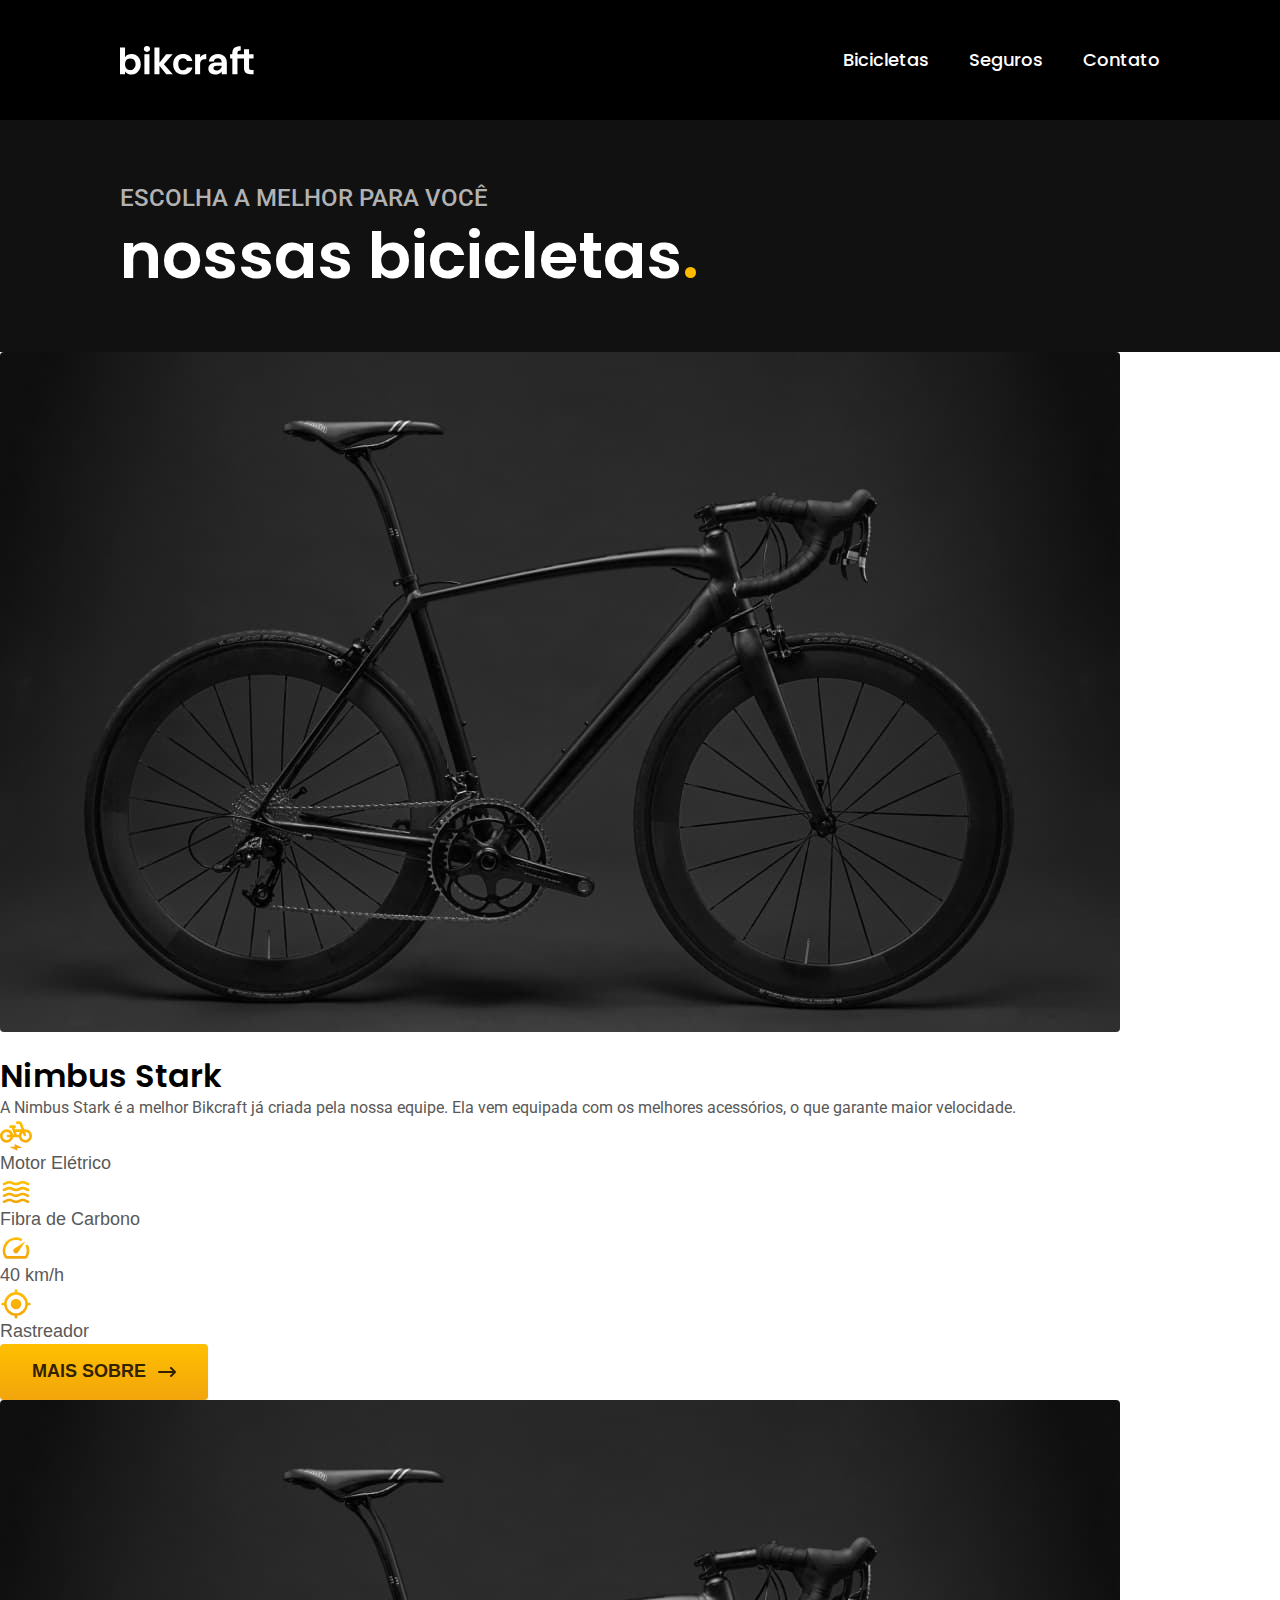
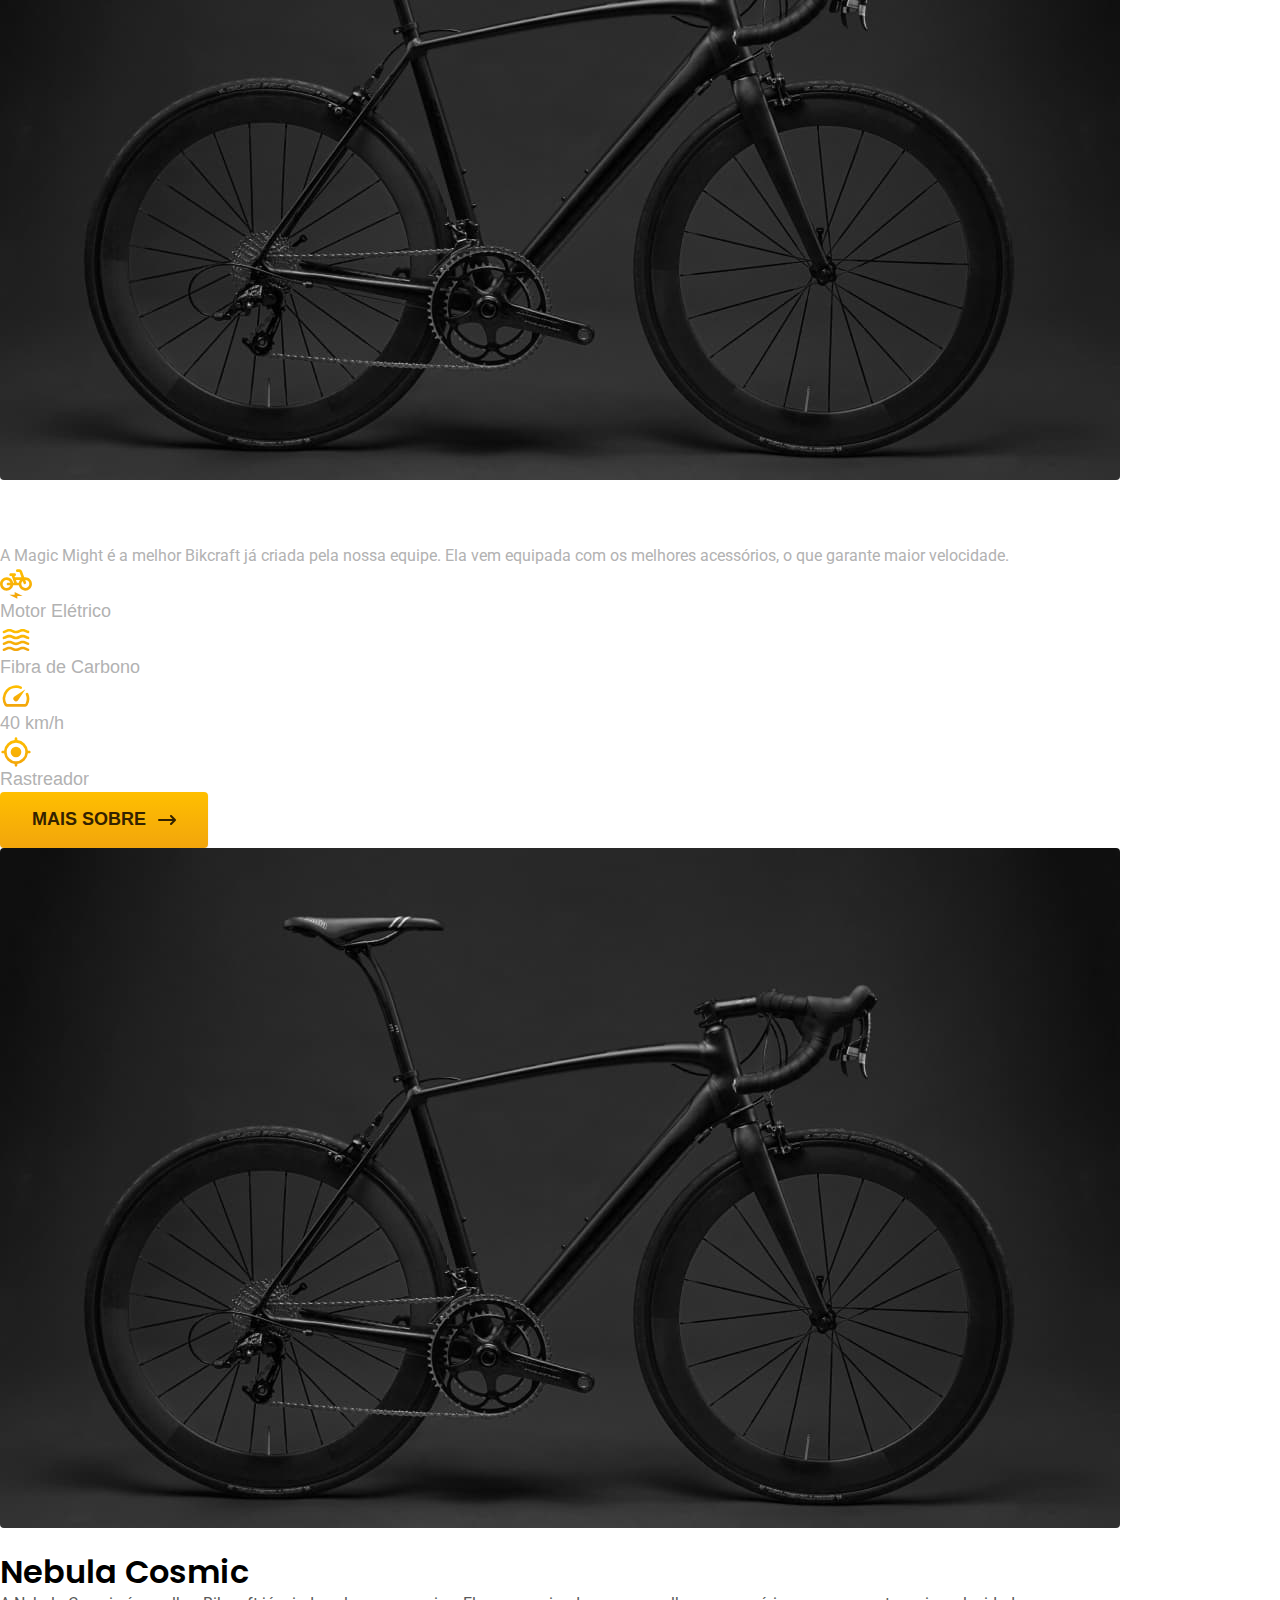
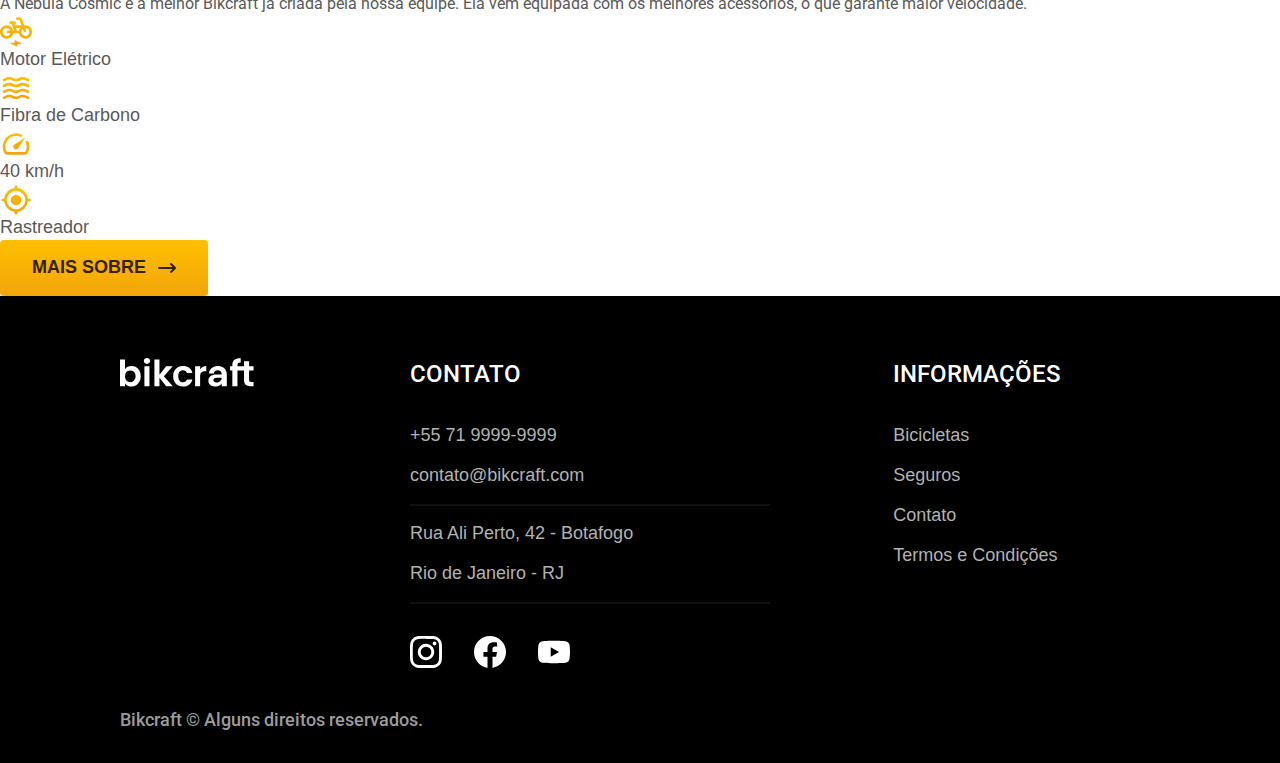
==== bicicletas.html @ 6ac431f0 "feat: bicicletas html" ====
<!DOCTYPE html>
<html lang="pt-br">

<head>
    <meta charset="UTF-8" />
    <meta name="viewport" content="width=device-width, initial-scale=1.0" />
    <meta name="description" content="Bicicletas elétricas de alta precisão e qualidade, feitas sob medida para o cliente. Explore o mundo na sua velocidade com a Bikcraft" />
    <link rel="preconnect" href="https://fonts.googleapis.com">
    <link rel="preconnect" href="https://fonts.gstatic.com" crossorigin>
    <link href="https://fonts.googleapis.com/css2?family=Merriweather:wght@400;900&family=Poppins:wght@400;500;600&family=Roboto:wght@400;500&display=swap" rel="stylesheet">
    <link rel="stylesheet" href="./css/style.css">
    <title>Bicicletas | Bikcraft</title>
</head>

<body id="bicicletas">
    <header class="header-bg">
        <div class="header container">
            <a href="./">
                <img src="./img/bikcraft.svg" alt="Bikcraft">
            </a>

            <nav aria-label="primaria">
                <ul class="header-menu cor-0">
                    <li><a class="font-1-m-b" href="./bicicletas.html">Bicicletas</a></li>
                    <li><a class="font-1-m-b" href="./seguros.html">Seguros</a></li>
                    <li><a class="font-1-m-b" href="./contato.html">Contato</a></li>
                </ul>
            </nav>
        </div>
    </header>

    <main>
        <div class="titulo-bg">
            <div class="titulo container">
                <p class="font-2-l-b cor-5">Escolha a melhor para você</p>
                <h1 class="font-1-xxl cor-0">nossas bicicletas<span class="cor-p1">.</span></h1>
            </div>
        </div>


        <div class="bicicletas container">
            <div class="bicicletas-imagem">
                <img src="./img/bicicletas/nimbus.jpg" alt="Bicicleta preta">
                <span class="font-2-m cor-0">R$ 4999</span>
            </div>

            <div class="bicicletas-conteudo">
                <h2 class="font-1-xl">Nimbus Stark</h2>

                <p class="font-2-s cor-8">A Nimbus Stark é a melhor Bikcraft já criada pela nossa equipe. Ela vem equipada com os melhores acessórios, o que garante maior velocidade.</p>

                <ul class="font-1-m cor-8">
                    <li>
                        <img src="./img/icones/eletrica.svg" alt="">
                        Motor Elétrico
                    </li>
                    <li>
                        <img src="./img/icones/carbono.svg" alt="">
                        Fibra de Carbono
                    </li>
                    <li>
                        <img src="./img/icones/velocidade.svg" alt="">
                        40 km/h
                    </li>
                    <li>
                        <img src="./img/icones/rastreador.svg" alt="">
                        Rastreador
                    </li>
                </ul>

                <a class="botao seta" href="./bicicletas/nimbus.html">MAIS SOBRE</a>
            </div>
        </div>


        <div class="bicicletas-bg">
            <div class="bicicletas container">
                <div class="bicicletas-imagem">
                    <img src="./img/bicicletas/nimbus.jpg" alt="Bicicleta preta">
                    <span class="font-2-m cor-0">R$ 2499</span>
                </div>

                <div class="bicicletas-conteudo">
                    <h2 class="font-1-xl cor-0">Magic Might</h2>

                    <p class="font-2-s cor-5">A Magic Might é a melhor Bikcraft já criada pela nossa equipe. Ela vem equipada com os melhores acessórios, o que garante maior velocidade.</p>

                    <ul class="font-1-m cor-5">
                        <li>
                            <img src="./img/icones/eletrica.svg" alt="">
                            Motor Elétrico
                        </li>
                        <li>
                            <img src="./img/icones/carbono.svg" alt="">
                            Fibra de Carbono
                        </li>
                        <li>
                            <img src="./img/icones/velocidade.svg" alt="">
                            40 km/h
                        </li>
                        <li>
                            <img src="./img/icones/rastreador.svg" alt="">
                            Rastreador
                        </li>
                    </ul>

                    <a class="botao seta" href="./bicicletas/magic.html">MAIS SOBRE</a>
                </div>
            </div>
        </div>


        <div class="bicicletas container">
            <div class="bicicletas-imagem">
                <img src="./img/bicicletas/nimbus.jpg" alt="Bicicleta preta">
                <span class="font-2-m cor-0">R$ 3999</span>
            </div>

            <div class="bicicletas-conteudo">
                <h2 class="font-1-xl">Nebula Cosmic</h2>

                <p class="font-2-s cor-8">A Nebula Cosmic é a melhor Bikcraft já criada pela nossa equipe. Ela vem equipada com os melhores acessórios, o que garante maior velocidade.</p>

                <ul class="font-1-m cor-8">
                    <li>
                        <img src="./img/icones/eletrica.svg" alt="">
                        Motor Elétrico
                    </li>
                    <li>
                        <img src="./img/icones/carbono.svg" alt="">
                        Fibra de Carbono
                    </li>
                    <li>
                        <img src="./img/icones/velocidade.svg" alt="">
                        40 km/h
                    </li>
                    <li>
                        <img src="./img/icones/rastreador.svg" alt="">
                        Rastreador
                    </li>
                </ul>

                <a class="botao seta" href="./bicicletas/nebula.html">MAIS SOBRE</a>
            </div>
        </div>
    </main>

    <footer class="footer-bg">
        <div class="footer container">
            <img src="./img/bikcraft.svg" alt="Bikcraft">

            <div class="footer-contato">
                <h3 class="font-2-l-b cor-0">Contato</h3>
                <ul class="font-2-m cor-5">
                    <li><a href="tel:+557199999999">+55 71 9999-9999</a></li>
                    <li><a href="malito:contato@bikcraft.com">contato@bikcraft.com</a></li>
                    <li>Rua Ali Perto, 42 - Botafogo</li>
                    <li>Rio de Janeiro - RJ</li>
                </ul>
                <div class="footer-redes">
                    <a href="./">
                        <img src="./img/redes/instagram.svg" alt="Instagram">
                    </a>
                    <a href="./">
                        <img src="./img/redes/facebook.svg" alt="Facebook">
                    </a>
                    <a href="./">
                        <img src="./img/redes/youtube.svg" alt="Youtube">
                    </a>
                </div>
            </div>

            <div class="footer-informacoes">
                <h3 class="font-2-l-b cor-0">Informações</h3>

                <nav>
                    <ul class="font-2-m cor-5">
                        <li><a href="./bicicletas.html">Bicicletas</a></li>
                        <li><a href="./seguros.html">Seguros</a></li>
                        <li><a href="./contato.html">Contato</a></li>
                        <li><a href="./termos.html">Termos e Condições</a></li>
                    </ul>
                </nav>
            </div>
            <p class="footer-copy font-2-m cor-6">Bikcraft © Alguns direitos reservados.</p>
        </div>
    </footer>
</body>

</html>
---- css/style.css ----
@import "./global/global.css";
@import "./utilidades/cores.css";
@import "./utilidades/tipografia.css";
@import "./utilidades/componentes.css";
@import "./global/header.css";
@import "./home/hero.css";
@import "./bicicletas/bicicletas-lista.css";
@import "./home/tecnologia.css";
@import "./home/parceiros.css";
@import "./home/depoimento.css";
@import "./seguros/seguros.css";
@import "./global/footer.css";

@import "./global/responsividade.css";
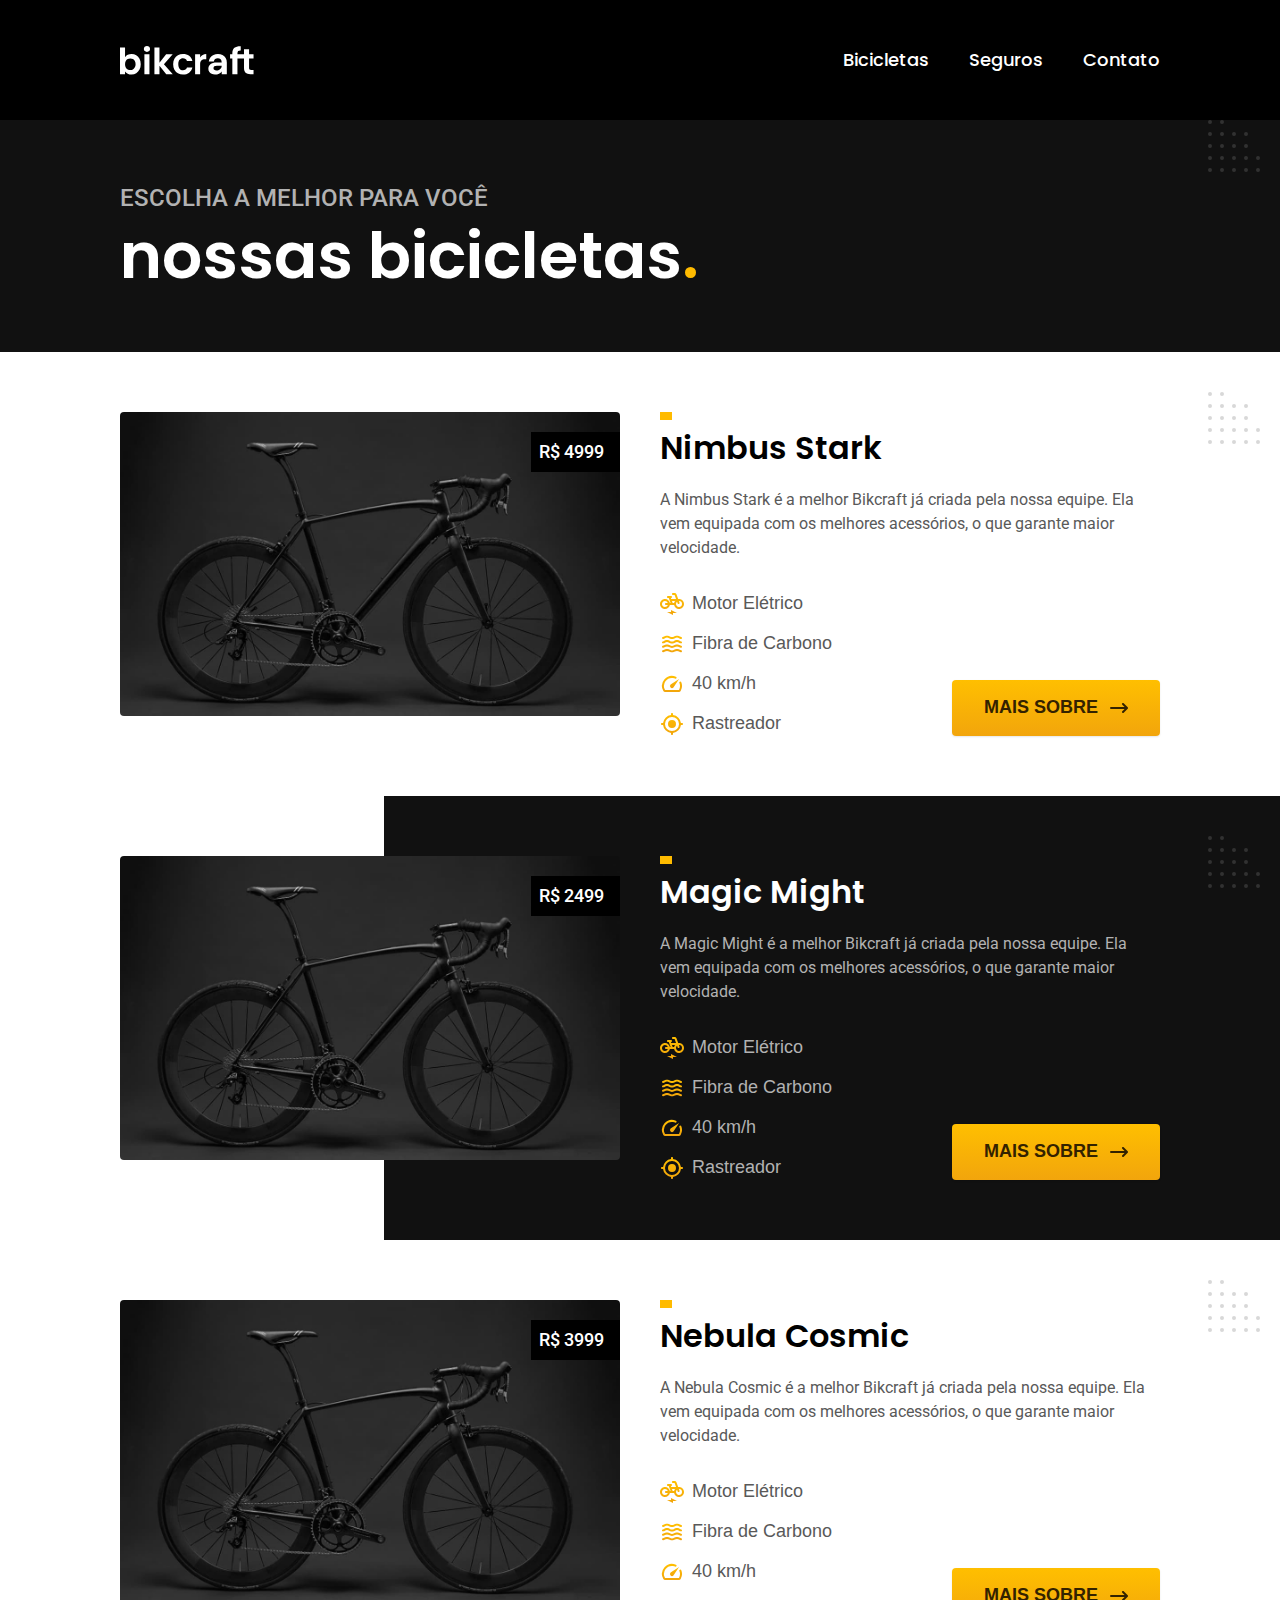
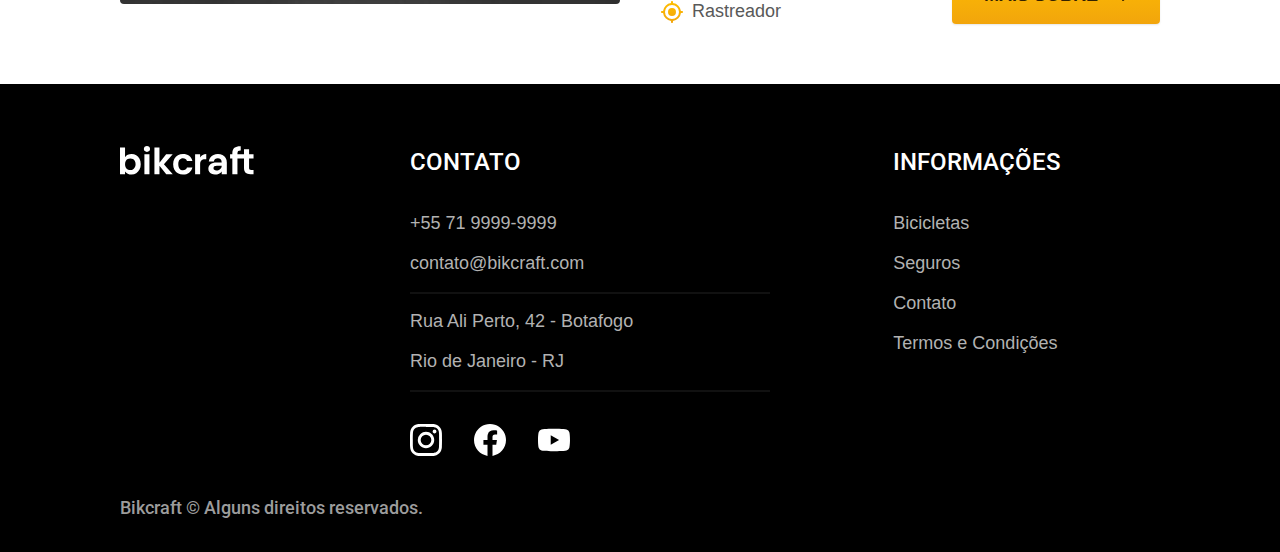
==== commit 865a49f1: "feat: importando javaScript" ====
--- a/bicicletas.html
+++ b/bicicletas.html
@@ -185,6 +185,8 @@
             <p class="footer-copy font-2-m cor-6">Bikcraft © Alguns direitos reservados.</p>
         </div>
     </footer>
+
+    <script src="./js/script.js"></script>
 </body>
 
 </html>--- a/css/style.css
+++ b/css/style.css
@@ -5,10 +5,20 @@
 @import "./global/header.css";
 @import "./home/hero.css";
 @import "./bicicletas/bicicletas-lista.css";
+@import "./bicicletas/bicicletas.css";
+@import "./bicicleta/bicicleta.css";
+@import "./bicicleta/seguro.css";
 @import "./home/tecnologia.css";
 @import "./home/parceiros.css";
 @import "./home/depoimento.css";
 @import "./seguros/seguros.css";
+@import "./seguros/vantagens.css";
+@import "./seguros/perguntas.css";
+@import "./termos/termos.css";
 @import "./global/footer.css";
+@import "./utilidades/formulario.css";
+@import "./contato/contato.css";
+@import "./contato/lojas.css";
+@import "./orcamento/orcamento.css";
 
 @import "./global/responsividade.css";
